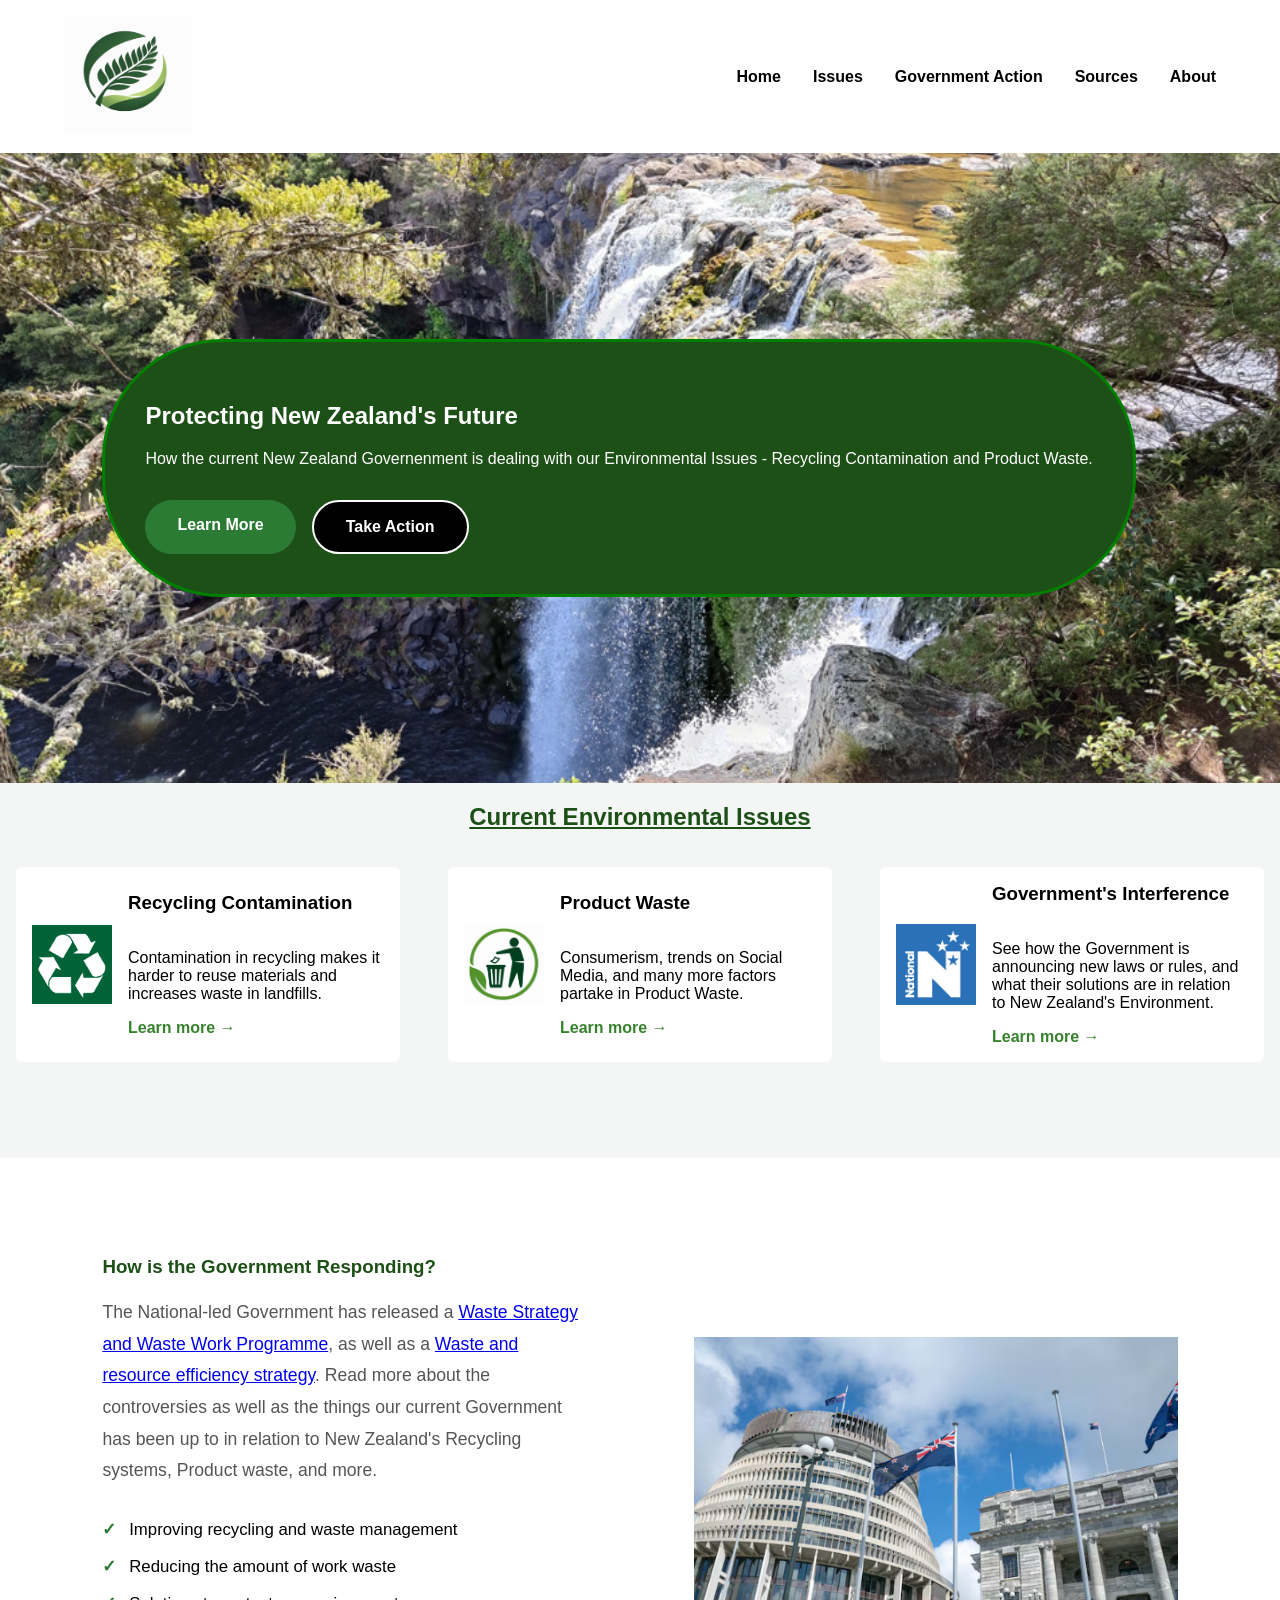
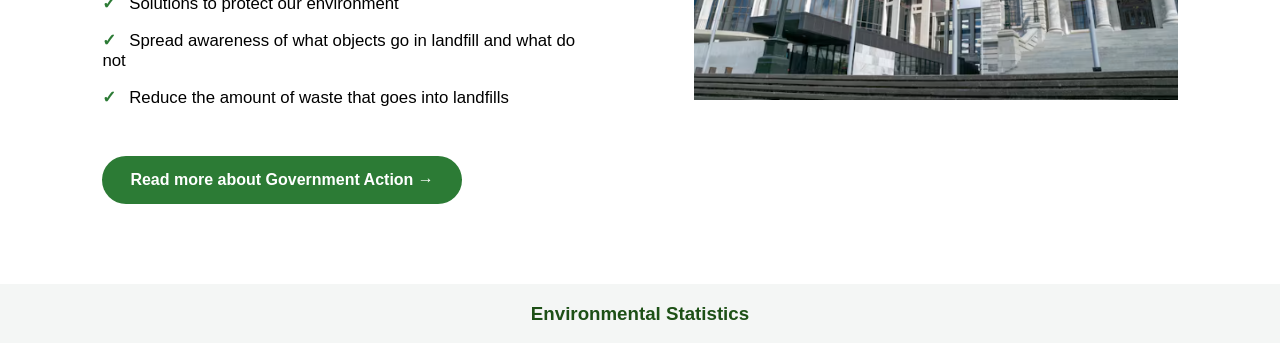
==== index.html @ 2ddce42d "sopurce" ====
<!DOCTYPE html>
<html lang = "en">
    <head>
        <meta charset = "UTF-8">
        <title>Government's Actions</title>
        <link rel = "icon" type = "icon/png" href = "logo.png">
        <link rel = "stylesheet" href = "styles.css">
    </head>
    <body>
        <header>
            <nav>
                <div class = "headingAndFooter">
                    <img src = "logo.png" alt = "Logo.img">
                </div>
                <ul id = "navLinks">
                <li><a href = "index.html">Home</a></li>
                <li><a href = "issues.html">Issues</a></li>
                <li><a href = "governmentAction.html">Government Action</a></li>
                <li><a href = "sources.html">Sources</a></li>
                <li><a href = "#">About</a></li>
                </ul>
            </nav>
        </header>

        <section class = "hero">

        <img src = "NZNatureimg.png" id = "NZNatureimg" alt="NZ Nature img">

        <div class = "heroContent">
            <h1>Protecting New Zealand's Future</h1>

            <p>How the current New Zealand Governenment is dealing with our Environmental Issues - 
                Recycling Contamination and Product Waste.
            </p>

            <div class="heroBtns">

                <a href = "#">Learn More</a>
                <a href = "#">Take Action</a>

            </div>
        </div>

        </section>

        <h2 id = "crrntEnviroIssues">Current Environmental Issues</h2>

            <div class = "boxesContainers">
            <div class = "boxOptions">
                <img class = "logosForOptionContainers" alt = "recycling logo" src = "nzRecyclingSymbol.png">
                <div class = "boxText">
                <h3>Recycling Contamination</h3>
                <p>Contamination in recycling makes it harder to reuse materials and increases
                    waste in landfills.
                </p>
                <a class = "LrnMoreBtns" href = "#">Learn more →</a>
                </div>
            </div>

            <div class = "boxOptions">
                <img  class = "logosForOptionContainers" alt = "product waste logo" 
                src = "productWasteLogo.png">
                <div class = "boxText">
                <h3>Product Waste</h3>
                <p>Consumerism, trends on Social Media, and many more factors partake in Product Waste.
                </p>
                <a class = "LrnMoreBtns" href = "#">Learn more →</a>
                </div>
            </div>

            <div class = "boxOptions">
                <img class = "logosForOptionContainers" alt = "National Government logo" 
                src = "nationalPartyLogo.png">
                <div class = "boxText">
                <h3>Government's Interference</h3>
                <p>See how the Government is announcing new laws or rules, and what their solutions are
                    in relation to New Zealand's Environment.
                </p>
                <a class = "LrnMoreBtns" href = "#">Learn more →</a>
                </div>
            </div>
        </div>

        <section class = "governmentSection">

        <div class = "governmentText">

        <h3 id = "gvrnmntResponding">How is the Government Responding?</h3>
        <p>The National-led Government has released a <a href = "https://www.beehive.govt.nz/release/government-releases-new-strategy-and-work-plan-deal-new-zealand%E2%80%99s-waste" target = "_blank">
            Waste Strategy and Waste Work Programme</a>, as well as a <a href = "https://environment.govt.nz/what-government-is-doing/areas-of-work/waste/waste-strategy/#strategy-overview" target = "_blank">
                Waste and resource efficiency strategy</a>. Read more about the controversies as well as the things our current Government has been up to in relation
            to New Zealand's Recycling systems, Product waste, and more.</p>

                <ul>
                    <li>Improving recycling and waste management</li>
                    <li>Reducing the amount of work waste</li>
                    <li>Solutions to protect our environment</li>
                    <li>Spread awareness of what objects go in landfill and what do not</li>
                    <li>Reduce the amount of waste that goes into landfills</li>
                </ul>

                <a class = "readMreBtns" href = "#">Read more about Government Action →</a>
                </div>

                <div class = "nationalBuilding">
                    <a href = "https://www.teaonews.co.nz/2024/11/11/parliament-hosting-the-national-apology-doesnt-cut-it/" target = "_blank">
                    <img src = "nationalBuilding.png" alt = "Government's building"></a>

                </div>

                </section>

                <h3 id = "enviroStatistics">Environmental Statistics</h3>
    </body>
</html>
---- styles.css ----
body {
    margin: 0;
    font-family: Arial, Helvetica, sans-serif;
    background: #f4f6f5;
}

header {
    background: white;
    padding: 1rem 5%;
}

nav {
    display: flex;
    justify-content: space-between;
    align-items: center;
}

.headingAndFooter img{
    width: 8rem;
    height: auto;
}

#navLinks {
    display: flex;
    list-style: none;
    gap: 2rem;
    margin: 0;
    padding: 0;
}

#navLinks a {
    text-decoration: none;
    color: black;
    font-weight: 600;
    transition: color 0.2s;
}

#navLinks a:hover {
    color: #2c7b35;
    transition: 0.2s;
}

.heroContent {
    position: absolute;
    top: 50%;
    left: 8%;
    transform: translateY(-50%);
    color: white;
    background: rgb(29, 80, 22);
    padding: 2.5rem;
    border-radius: 120px;
    border: 3px solid green;
}

.heroBtns {
    display: flex;
    gap: 1rem;
    margin-top: 2rem;
}

.heroBtns a{
    text-decoration: none;
    padding: 1rem 2rem;
    border-radius: 50px;
    font-weight: bold;
    background: black;
}

.heroBtns a:first-child {
    background: #2c7b35;
    color: white;
}

.heroBtns a:last-child {
    border: 2px solid white;
    color: white;
}

.heroBtns a:first-child:hover {
    background: #23662a;
    transition: 0.2s;
}

.heroBtns a:last-child:hover {
    background: rgb(80, 80, 80);
    transition: 0.2s;
}

.hero {
    position: relative;
    width: 100%;
    height: 70vh;
    overflow: hidden;
}

#NZNatureimg {
    width: 100%;
    height: 100%;
    object-fit: cover;
}

#crrntEnviroIssues {
    text-align: center;
    color: rgb(29, 80, 22);
    text-decoration: underline;
}

.boxesContainers {
    display: flex;
    gap: 1rem;
    justify-content: center;
}

.boxOptions {
    display: flex;
    align-items: center;
    gap: 1rem;
    background: white;
    padding: 1rem;
    margin: 1rem;
    flex: 1;
    border-radius: 0.4rem;
}

.logosForOptionContainers {
    width: 5rem;
    height: auto;
    flex-shrink: 0;
}

.boxText {
    display: flex;
    flex-direction: column;
    text-align: left;
}

.boxText h3 {
    margin-top: 0;
}

.LrnMoreBtns {
    color:rgb(55, 130, 45);
    font-weight: bold;
    text-decoration: none;
}

.LrnMoreBtns:hover {
    color: rgb(10, 70, 3);
    transition: 0.4s;
}

#gvrnmntResponding {
    color: rgb(29, 80, 22);

}

.governmentSection {
    display: flex;
    justify-content: space-between;
    align-items: center;
    gap: 4rem;
    padding: 5rem 8%;
    background: white;
    margin-top: 5rem;
}

.governmentText {
    flex: 1;
    max-width: 45%;
}

.nationalBuilding {
    flex: 1;
    max-width: 45%;
}

.nationalBuilding img {
    width: 100%;
    height: 100%;
    object-fit: cover;
    aspect-ratio: 4 / 3;
}

.governmentText h2 {
    font-size: 2.4rem;
    color: rgb(29, 80, 22);
    margin-bottom: 1rem;
}

.governmentText p {
    line-height: 1.8;
    font-size: 1.1rem;
    color: #555;
}

.governmentText ul {
    list-style: none;
    padding: 0;
    margin: 2rem 0;
}

.governmentText li {
    margin-bottom: 1rem;
    font-size: 1.05rem;
}

.governmentText li:before {
    content: "✓";
    color: #2c7b35;
    font-weight: bold;
    margin-right: .8rem;
}

.readMreBtns {
    display: inline-block;
    margin-top: 1rem;
    text-decoration: none;
    background: #2c7b35;
    color: white;
    font-weight: bold;
    transition: .25s;
    border-radius: 40px;
    padding: 15px 28px;
}

.readMreBtns:hover {
    background: #1f5d27;
    transform: translateY(-2px);
}

#enviroStatistics {
    text-align: center;
    color: rgb(29, 80, 22);
}
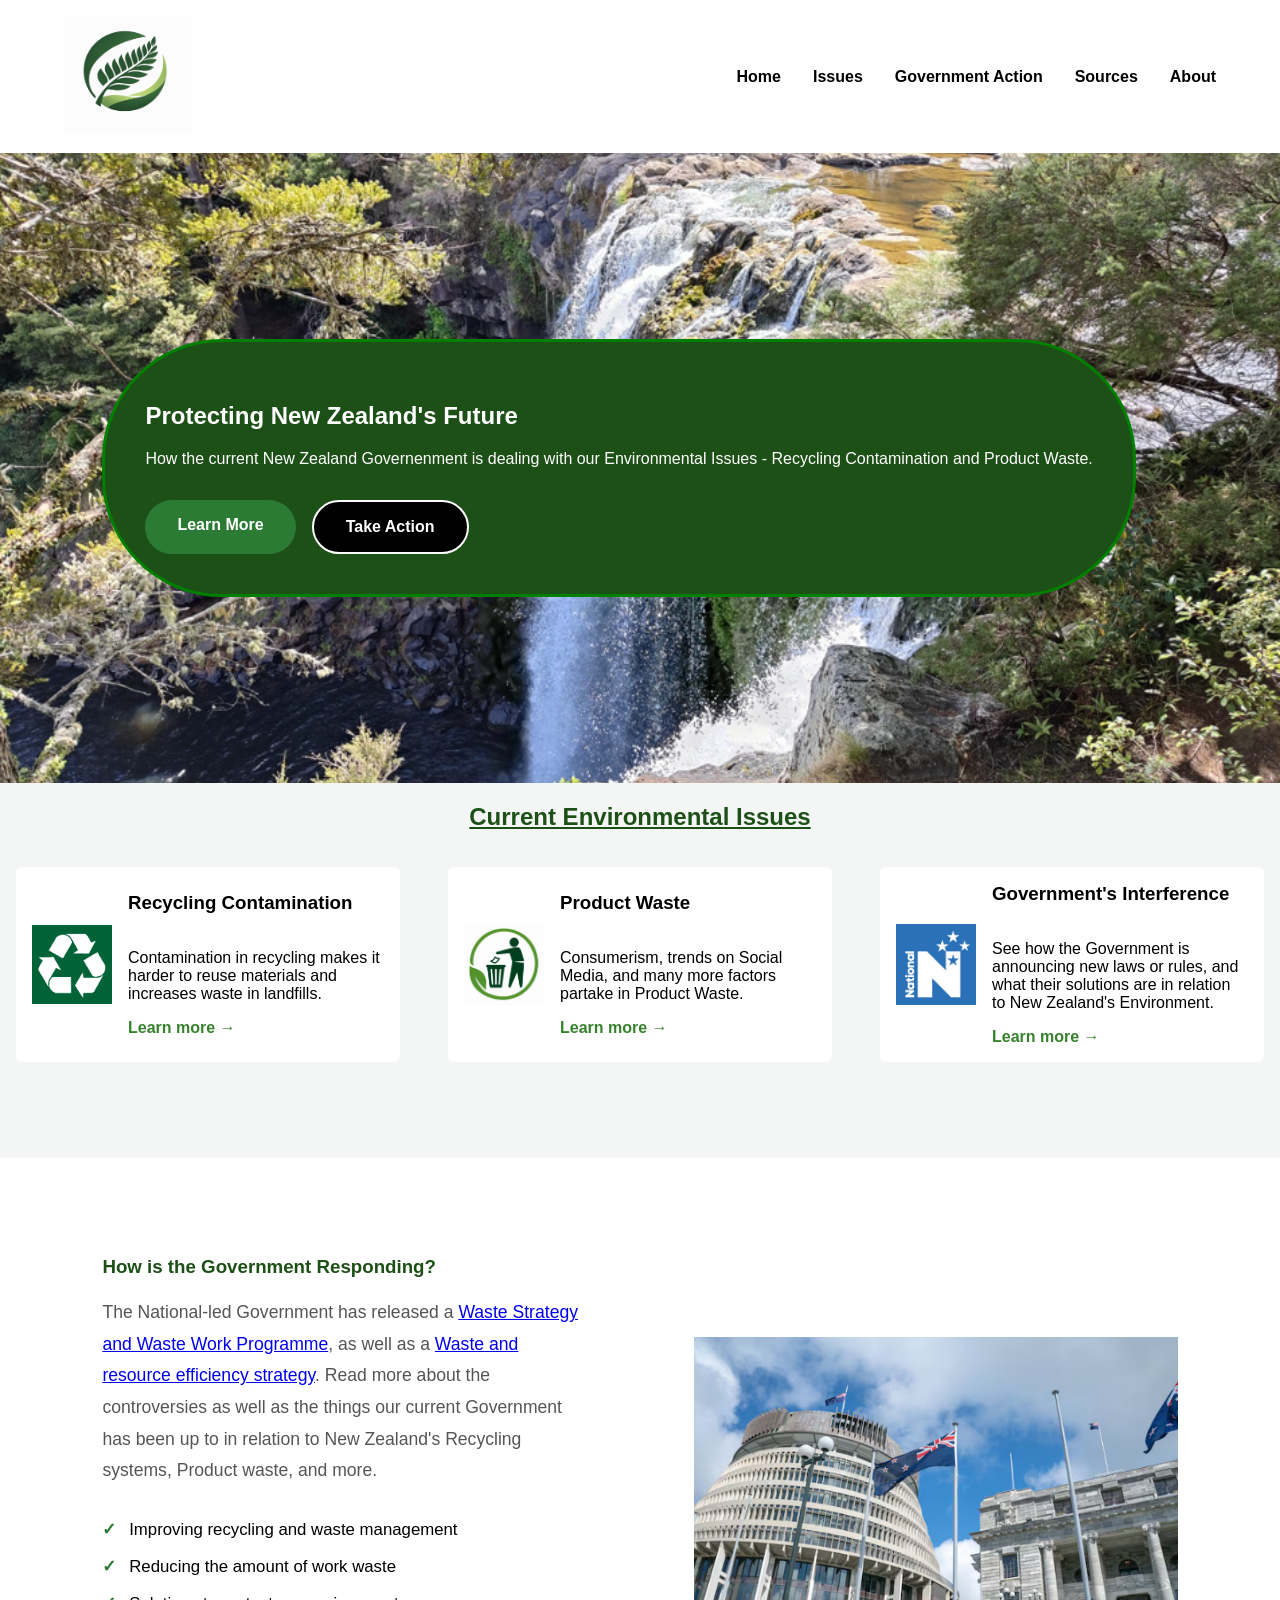
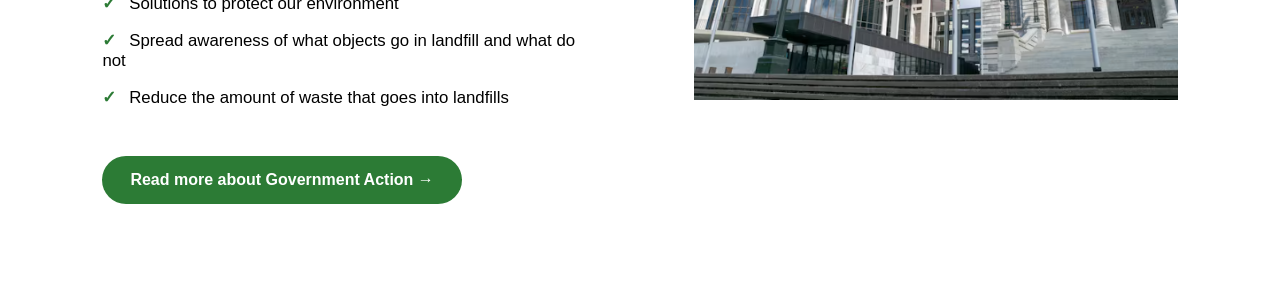
==== commit 81708c69: "LIOWOAHHHFFff" ====
--- a/index.html
+++ b/index.html
@@ -17,7 +17,7 @@
                 <li><a href = "issues.html">Issues</a></li>
                 <li><a href = "governmentAction.html">Government Action</a></li>
                 <li><a href = "sources.html">Sources</a></li>
-                <li><a href = "#">About</a></li>
+                <li><a href = "about.html">About</a></li>
                 </ul>
             </nav>
         </header>
@@ -35,8 +35,8 @@
 
             <div class="heroBtns">
 
-                <a href = "#">Learn More</a>
-                <a href = "#">Take Action</a>
+                <a href = "sources.html">Learn More</a>
+                <a href = "takeAction.html">Take Action</a>
 
             </div>
         </div>
@@ -53,7 +53,7 @@
                 <p>Contamination in recycling makes it harder to reuse materials and increases
                     waste in landfills.
                 </p>
-                <a class = "LrnMoreBtns" href = "#">Learn more →</a>
+                <a class = "LrnMoreBtns" href = "issues.html">Learn more →</a>
                 </div>
             </div>
 
@@ -64,7 +64,7 @@
                 <h3>Product Waste</h3>
                 <p>Consumerism, trends on Social Media, and many more factors partake in Product Waste.
                 </p>
-                <a class = "LrnMoreBtns" href = "#">Learn more →</a>
+                <a class = "LrnMoreBtns" href = "index.html">Learn more →</a>
                 </div>
             </div>
 
@@ -76,7 +76,7 @@
                 <p>See how the Government is announcing new laws or rules, and what their solutions are
                     in relation to New Zealand's Environment.
                 </p>
-                <a class = "LrnMoreBtns" href = "#">Learn more →</a>
+                <a class = "LrnMoreBtns" href = "governmentAction.html">Learn more →</a>
                 </div>
             </div>
         </div>
@@ -99,7 +99,7 @@
                     <li>Reduce the amount of waste that goes into landfills</li>
                 </ul>
 
-                <a class = "readMreBtns" href = "#">Read more about Government Action →</a>
+                <a class = "readMreBtns" href = "governmentAction.html">Read more about Government Action →</a>
                 </div>
 
                 <div class = "nationalBuilding">
@@ -109,7 +109,5 @@
                 </div>
 
                 </section>
-
-                <h3 id = "enviroStatistics">Environmental Statistics</h3>
     </body>
 </html>
